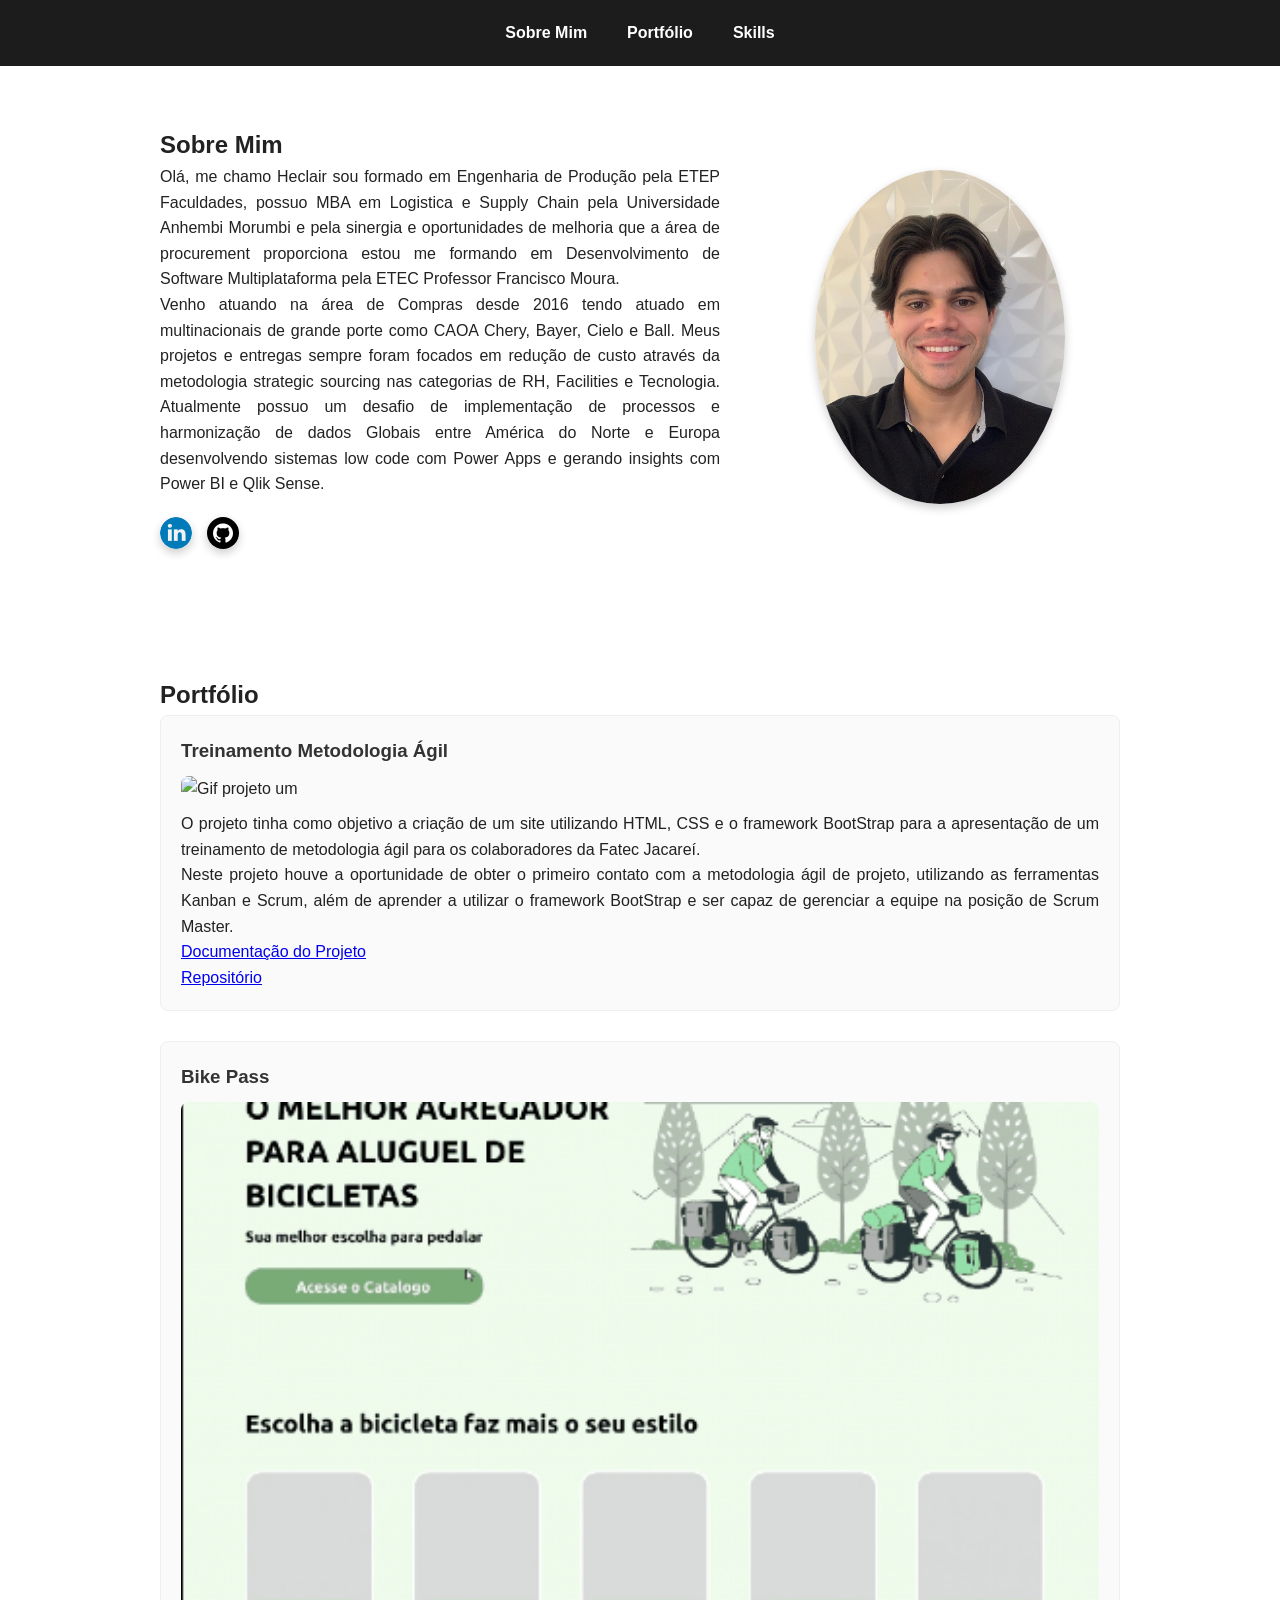
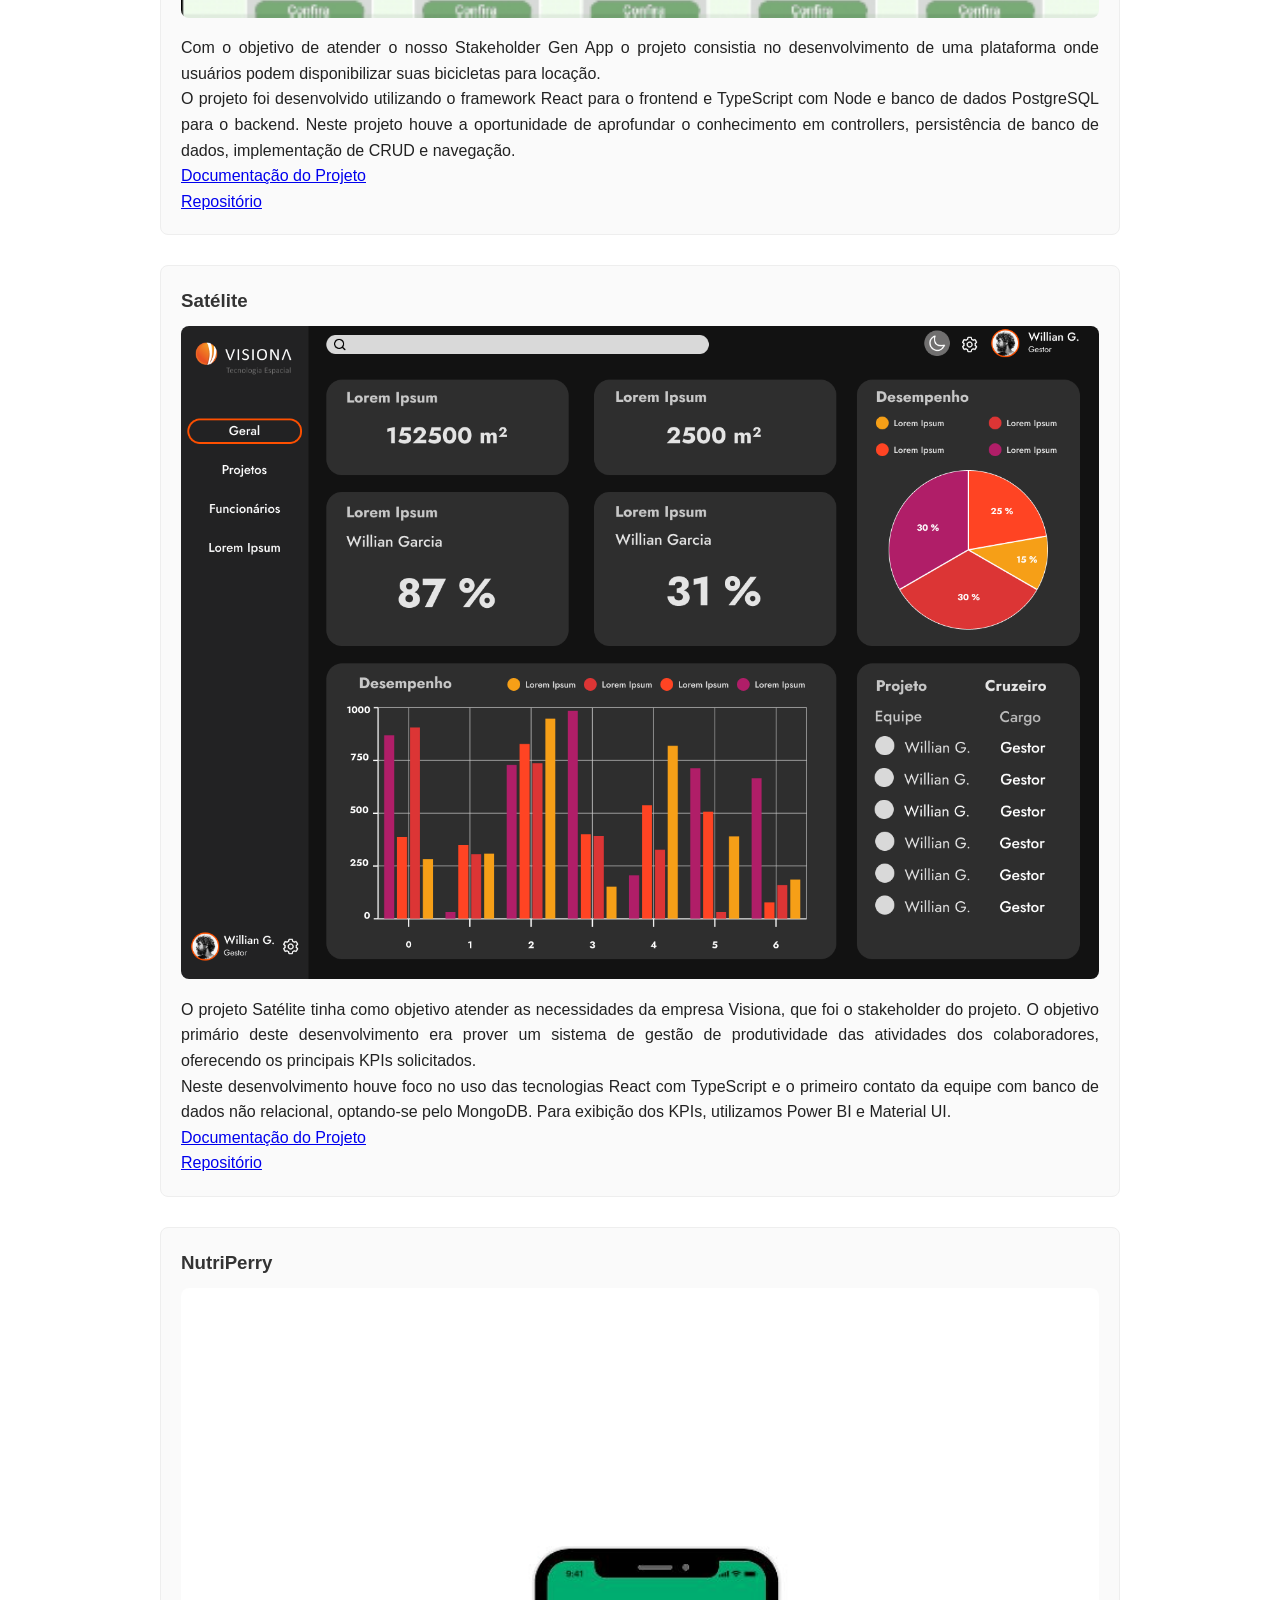
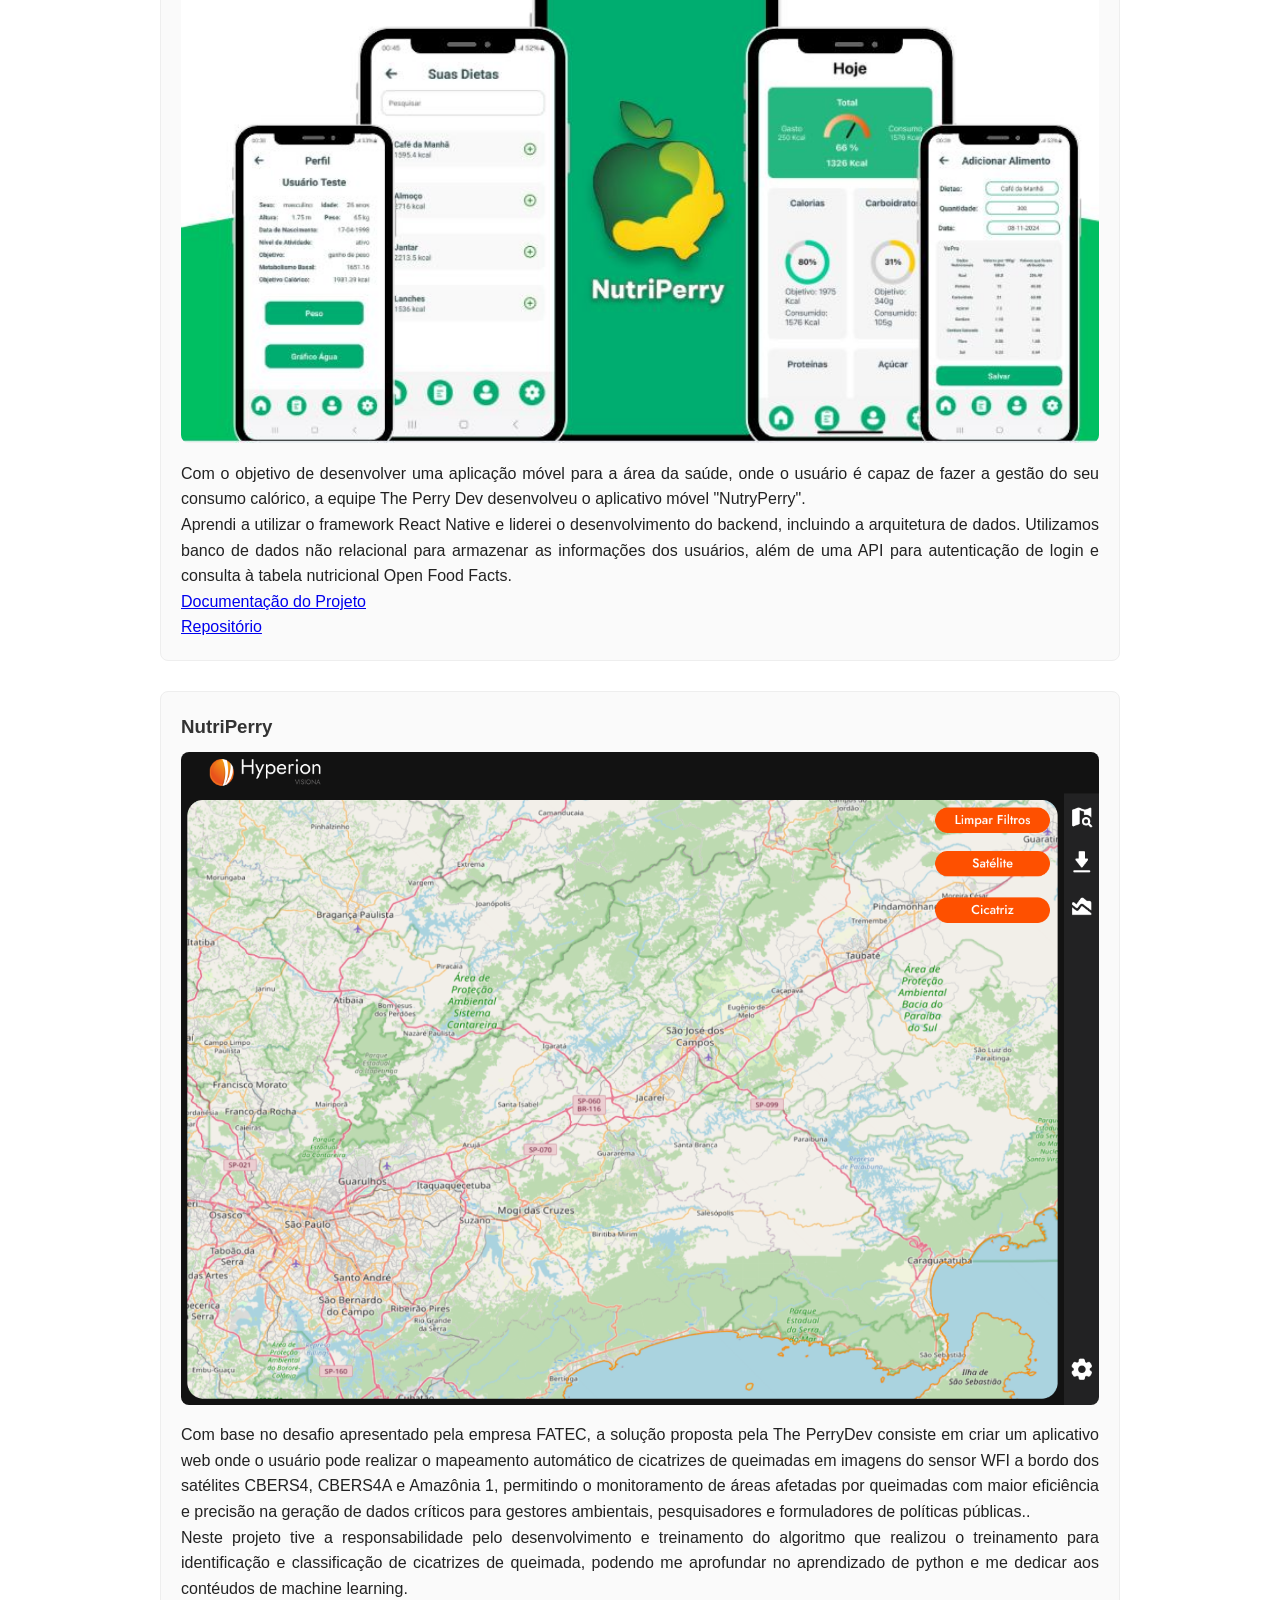
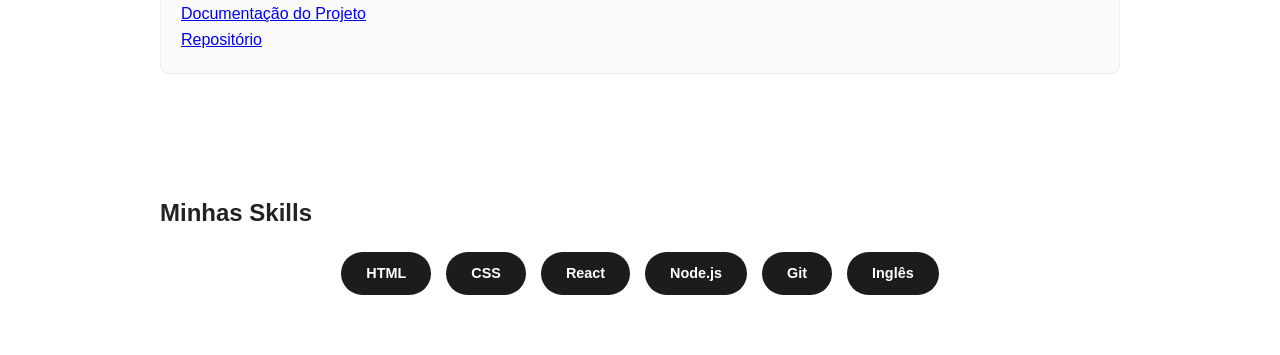
==== docs/index.html @ a4f192a5 "atualização novembro 28" ====
<!DOCTYPE html>
<html lang="pt-br">
  <head>
    <meta charset="UTF-8" />
    <meta name="viewport" content="width=device-width, initial-scale=1.0" />
    <title>Portfólio - Desenvolvedor Web</title>
    <link rel="stylesheet" href="src/styles/style.css" />
  </head>
  <body>
    <!-- Header -->
    <header>
      <nav>
        <ul>
          <li><a href="#sobre-mim">Sobre Mim</a></li>
          <li><a href="#portfolio">Portfólio</a></li>
          <li><a href="#skills">Skills</a></li>
        </ul>
      </nav>
    </header>

    <!-- Seção Sobre Mim -->
    <section id="sobre-mim" class="section">
      <div class="sobre-mim-content">
        <div class="texto">
          <h2>Sobre Mim</h2>
          <p>
            Olá, me chamo Heclair sou formado em Engenharia de Produção pela
            ETEP Faculdades, possuo MBA em Logistica e Supply Chain pela
            Universidade Anhembi Morumbi e pela sinergia e oportunidades de
            melhoria que a área de procurement proporciona estou me formando em
            Desenvolvimento de Software Multiplataforma pela ETEC Professor
            Francisco Moura.
          </p>

          <p>
            Venho atuando na área de Compras desde 2016 tendo atuado em
            multinacionais de grande porte como CAOA Chery, Bayer, Cielo e Ball.
            Meus projetos e entregas sempre foram focados em redução de custo
            através da metodologia strategic sourcing nas categorias de RH,
            Facilities e Tecnologia. Atualmente possuo um desafio de
            implementação de processos e harmonização de dados Globais entre
            América do Norte e Europa desenvolvendo sistemas low code com Power
            Apps e gerando insights com Power BI e Qlik Sense.
          </p>

          <div class="social-icons">
            <a href="https://www.linkedin.com/in/heclairsousa/" target="_blank">
              <img src="src/img/linkedin_home.png" alt="LinkedIn" />
            </a>
            <a href="https://github.com/heclair" target="_blank">
              <img src="src/img/github.png" alt="GitHub" />
            </a>
          </div>
        </div>
        <!-- Fim da div.texto -->

        <div class="foto">
          <img src="src/img/profile_pic.jpeg" alt="Foto do Desenvolvedor" />
        </div>
      </div>
    </section>

    <!-- Seção Portfólio -->
    <section id="portfolio" class="section">
      <h2>Portfólio</h2>

      <div class="portfolio-list">
        <div class="project-box">
          <h3>Treinamento Metodologia Ágil</h3>
          <img src="src/img/gif_projeto_1.gif" alt="Gif projeto um" />

          <p>
            O projeto tinha como objetivo a criação de um site utilizando HTML,
            CSS e o framework BootStrap para a apresentação de um treinamento de
            metodologia ágil para os colaboradores da Fatec Jacareí.
          </p>
          <p>
            Neste projeto houve a oportunidade de obter o primeiro contato com a
            metodologia ágil de projeto, utilizando as ferramentas Kanban e
            Scrum, além de aprender a utilizar o framework BootStrap e ser capaz
            de gerenciar a equipe na posição de Scrum Master.
          </p>
          <p>
            <a href="https://github.com/ThePerryDev/docs"
              >Documentação do Projeto</a
            >
          </p>
          <p><a href="https://github.com/ThePerryDev/Web">Repositório</a></p>
        </div>

        <div class="project-box">
          <h3>Bike Pass</h3>
          <img src="src/img/gif_figma_bike_pass.gif" alt="Gif projeto um" />

          <p>
            Com o objetivo de atender o nosso Stakeholder Gen App o projeto
            consistia no desenvolvimento de uma plataforma onde usuários podem
            disponibilizar suas bicicletas para locação.
          </p>
          <p>
            O projeto foi desenvolvido utilizando o framework React para o
            frontend e TypeScript com Node e banco de dados PostgreSQL para o
            backend. Neste projeto houve a oportunidade de aprofundar o
            conhecimento em controllers, persistência de banco de dados,
            implementação de CRUD e navegação.
          </p>
          <p>
            <a href="https://github.com/ThePerryDev/bikepass-documentation"
              >Documentação do Projeto</a
            >
          </p>
          <p>
            <a href="https://github.com/ThePerryDev/bikepass">Repositório</a>
          </p>
        </div>

        <div class="project-box">
          <h3>Satélite</h3>
          <img src="src/img/visionaDashboard.png" alt="Dashboard Visiona" />

          <p>
            O projeto Satélite tinha como objetivo atender as necessidades da
            empresa Visiona, que foi o stakeholder do projeto. O objetivo
            primário deste desenvolvimento era prover um sistema de gestão de
            produtividade das atividades dos colaboradores, oferecendo os
            principais KPIs solicitados.
          </p>
          <p>
            Neste desenvolvimento houve foco no uso das tecnologias React com
            TypeScript e o primeiro contato da equipe com banco de dados não
            relacional, optando-se pelo MongoDB. Para exibição dos KPIs,
            utilizamos Power BI e Material UI.
          </p>
          <p>
            <a href="https://github.com/ThePerryDev/visiona-documentation"
              >Documentação do Projeto</a
            >
          </p>
          <p>
            <a href="https://github.com/ThePerryDev/satelite">Repositório</a>
          </p>
        </div>

        <div class="project-box">
          <h3>NutriPerry</h3>
          <img src="src/img/nutryperry.JPG" alt="NutriPerry App" />

          <p>
            Com o objetivo de desenvolver uma aplicação móvel para a área da
            saúde, onde o usuário é capaz de fazer a gestão do seu consumo
            calórico, a equipe The Perry Dev desenvolveu o aplicativo móvel
            "NutryPerry".
          </p>
          <p>
            Aprendi a utilizar o framework React Native e liderei o
            desenvolvimento do backend, incluindo a arquitetura de dados.
            Utilizamos banco de dados não relacional para armazenar as
            informações dos usuários, além de uma API para autenticação de login
            e consulta à tabela nutricional Open Food Facts.
          </p>
          <p>
            <a href="https://github.com/ThePerryDev/NutriPerry"
              >Documentação do Projeto</a
            >
          </p>
          <p>
            <a href="https://github.com/ThePerryDev/NutriPerry">Repositório</a>
          </p>
        </div>

        <div class="project-box">
          <h3>NutriPerry</h3>
          <img src="src/img/hyperionVisiona.jpg" alt="Hyperion App" />

          <p>
            Com base no desafio apresentado pela empresa FATEC, a solução
            proposta pela The PerryDev consiste em criar um aplicativo web onde
            o usuário pode realizar o mapeamento automático de cicatrizes de
            queimadas em imagens do sensor WFI a bordo dos satélites CBERS4,
            CBERS4A e Amazônia 1, permitindo o monitoramento de áreas afetadas
            por queimadas com maior eficiência e precisão na geração de dados
            críticos para gestores ambientais, pesquisadores e formuladores de
            políticas públicas..
          </p>
          <p>
            Neste projeto tive a responsabilidade pelo desenvolvimento e
            treinamento do algoritmo que realizou o treinamento para
            identificação e classificação de cicatrizes de queimada, podendo me
            aprofundar no aprendizado de python e me dedicar aos contéudos de
            machine learning.
          </p>
          <p>
            <a href="https://github.com/ThePerryDev/Hyperion-project"
              >Documentação do Projeto</a
            >
          </p>
          <p>
            <a href="https://github.com/ThePerryDev/Hyperion-project"
              >Repositório</a
            >
          </p>
        </div>
      </div>
    </section>

    <!-- Seção Skills -->
    <section id="skills" class="section">
      <h2>Minhas Skills</h2>
      <div class="skills-list">
        <div class="skill">HTML</div>
        <div class="skill">CSS</div>
        <div class="skill">React</div>
        <div class="skill">Node.js</div>
        <div class="skill">Git</div>
        <div class="skill">Inglês</div>
      </div>
    </section>
  </body>
</html>
---- docs/src/styles/style.css ----
/* Reset */
* {
    margin: 0;
    padding: 0;
    box-sizing: border-box;
}

/* Corpo */
body {
    font-family: 'Segoe UI', Tahoma, Geneva, Verdana, sans-serif;
    background-color: #fff;
    color: #222;
    line-height: 1.6;
}

/* Justificar textos principais */
p,
.section,
.project-box {
    text-align: justify;
}

/* Cabeçalho */
header {
    background-color: #1c1c1c;
    color: #fff;
    padding: 20px 0;
    text-align: center;
}

header nav ul {
    list-style: none;
    display: flex;
    justify-content: center;
    gap: 40px;
}

header nav ul li a {
    color: #fff;
    text-decoration: none;
    font-weight: bold;
    font-size: 1rem;
    transition: color 0.3s;
}

header nav ul li a:hover {
    color: #f0a500;
}

/* Seções */
.section {
    padding: 60px 20px;
    max-width: 1000px;
    margin: auto;
}

/* Sobre Mim */
.sobre-mim-content {
    display: flex;
    flex-wrap: wrap;
    align-items: center;
    justify-content: space-between;
    gap: 40px;
}

.sobre-mim-content .texto {
    flex: 1 1 500px;
}

.sobre-mim-content .foto {
    flex: 1 1 300px;
    text-align: center;
}

.sobre-mim-content img {
    width: 250px;
    border-radius: 50%;
    box-shadow: 0 4px 10px rgba(0,0,0,0.2);
}

/* Portfólio */
.portfolio-grid,
.portfolio-list {
    display: flex;
    flex-direction: column;
    gap: 30px;
}

.project-box {
    background-color: #fafafa;
    border: 1px solid #eee;
    padding: 20px;
    border-radius: 8px;
    transition: box-shadow 0.3s;
}

.project-box:hover {
    box-shadow: 0 8px 16px rgba(0,0,0,0.1);
}

.project-box h3 {
    color: #333;
    margin-bottom: 10px;
    text-align: left;
}

.project-box img {
    width: 100%;
    height: auto;
    border-radius: 8px;
    margin-bottom: 10px;
}

/* Skills */
.skills-list {
    display: flex;
    flex-wrap: wrap;
    justify-content: center;
    gap: 15px;
    margin-top: 20px;
}

.skill {
    background-color: #1c1c1c;
    color: #fff;
    padding: 10px 25px;
    border-radius: 25px;
    font-size: 0.9rem;
    font-weight: 600;
    text-align: center;
}

/* Responsividade */
@media (max-width: 768px) {
    .sobre-mim-content {
        flex-direction: column;
    }

    .sobre-mim-content .texto {
        text-align: justify;
    }
}

.social-icons img {
    width: 32px;
    height: auto;
    object-fit: contain;
}
.social-icons {
    margin-top: 20px;
    display: flex;
    gap: 15px;
}
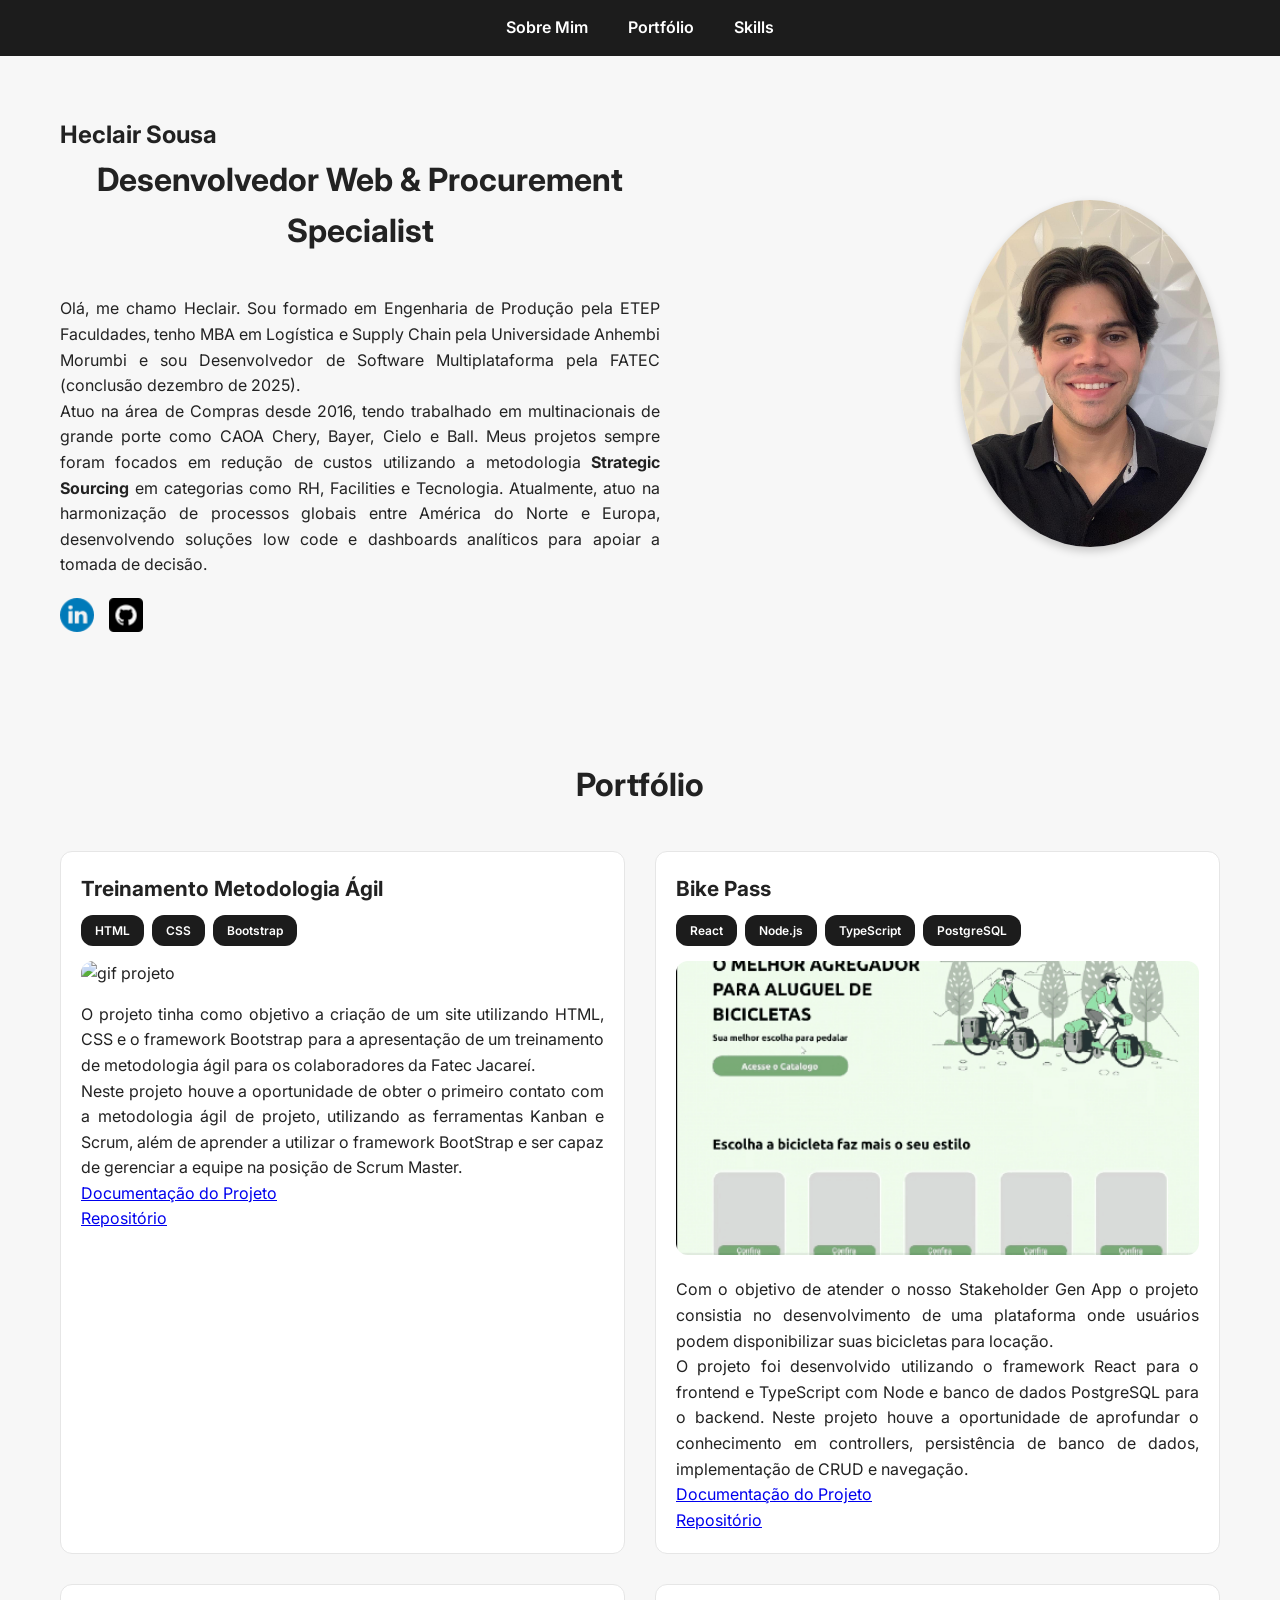
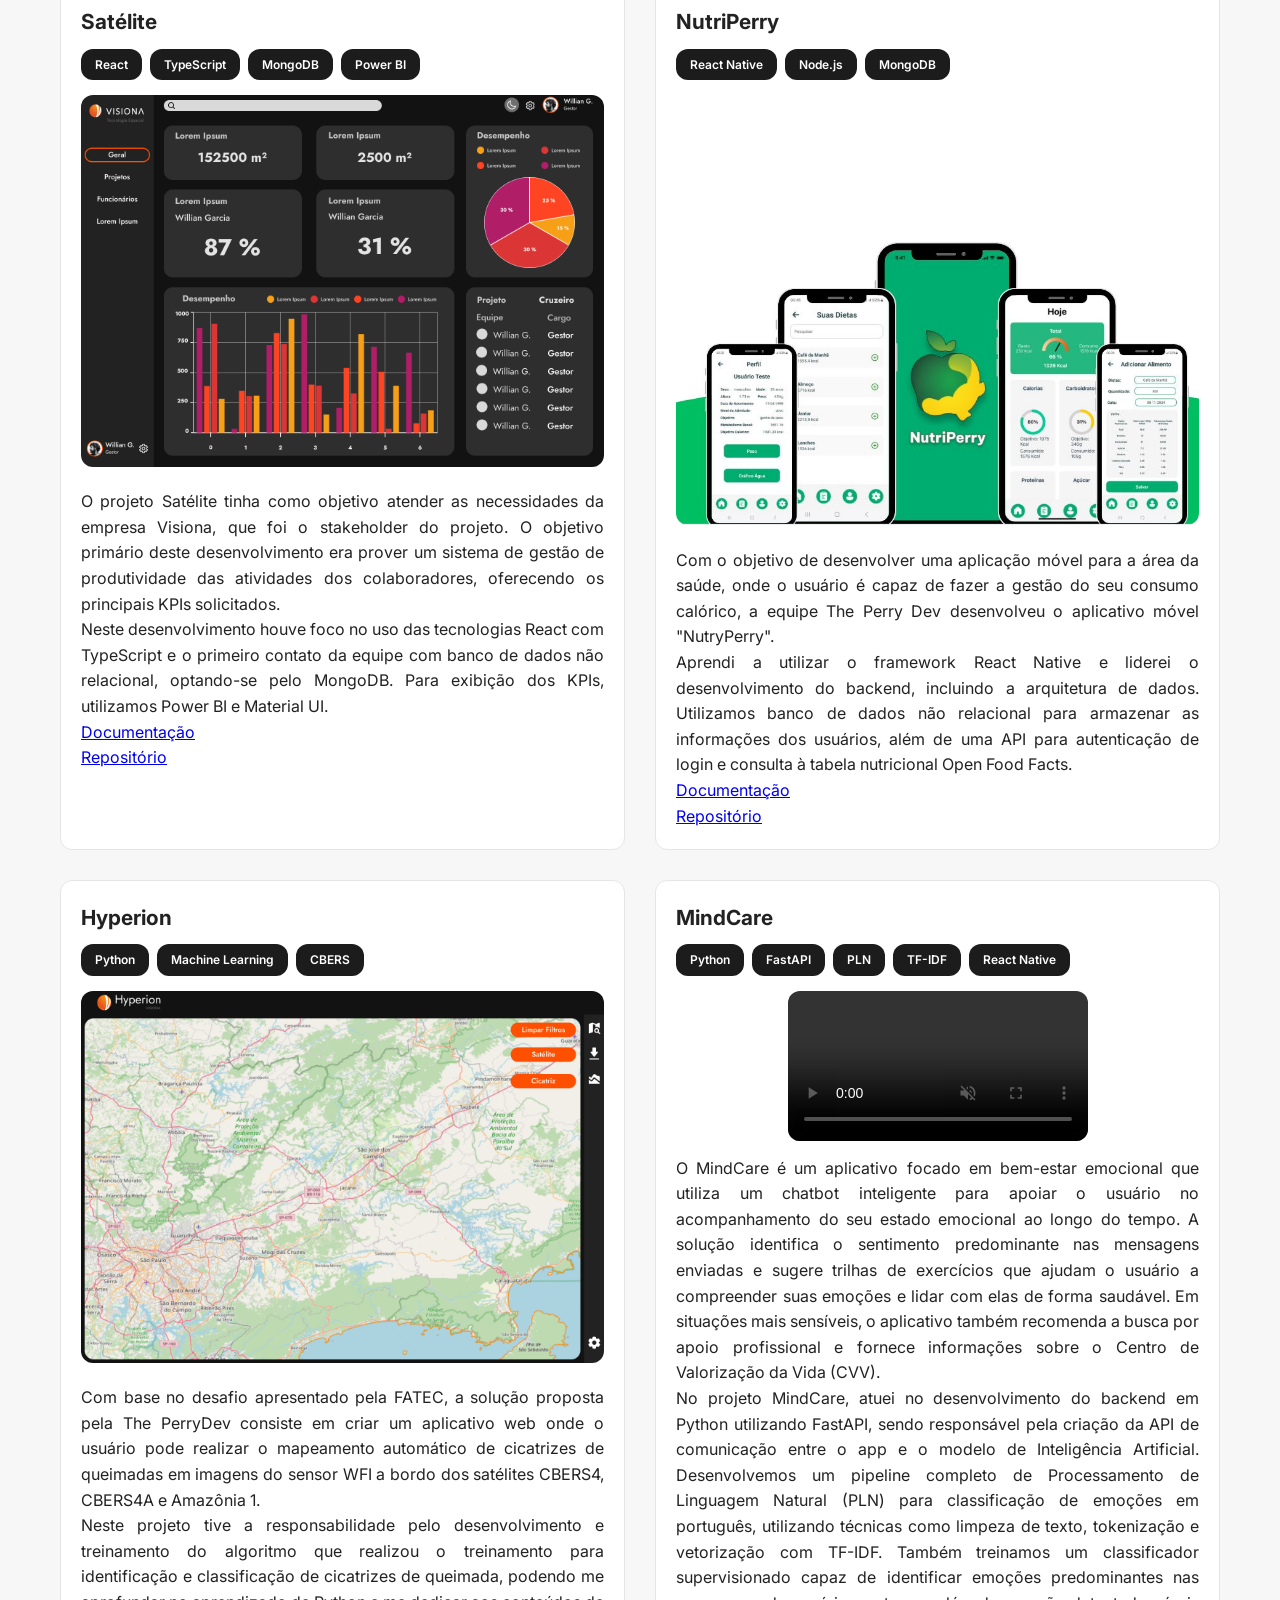
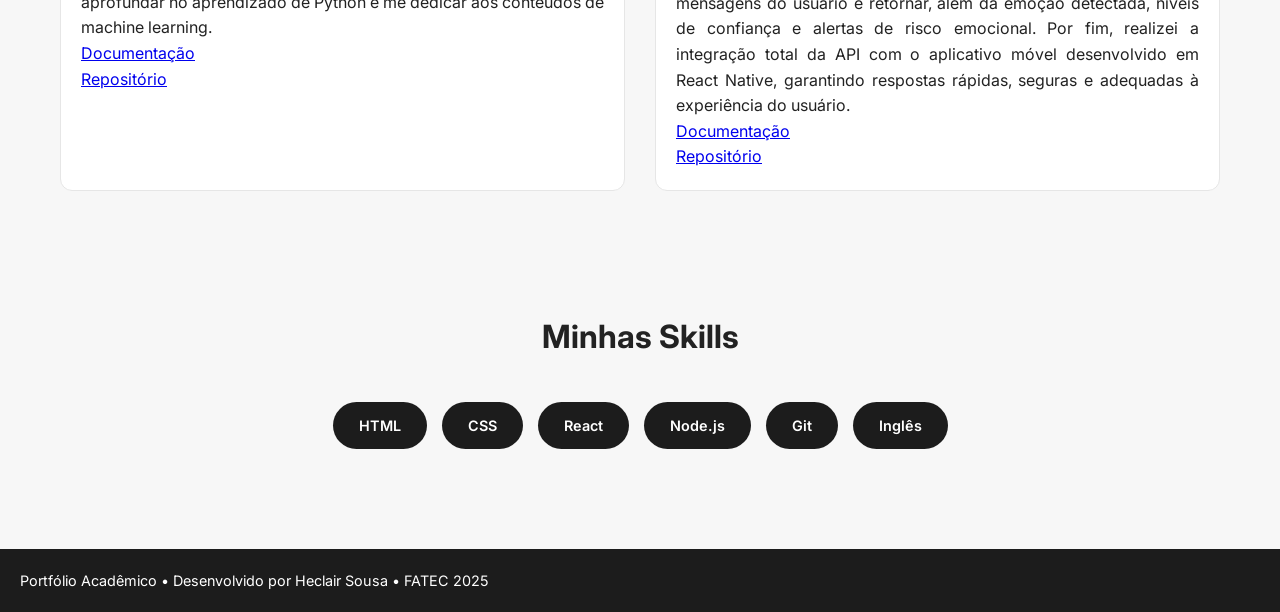
==== commit 91896bca: "atualização novembro 28" ====
--- a/docs/index.html
+++ b/docs/index.html
@@ -3,13 +3,21 @@
   <head>
     <meta charset="UTF-8" />
     <meta name="viewport" content="width=device-width, initial-scale=1.0" />
-    <title>Portfólio - Desenvolvedor Web</title>
+    <title>Portfólio - Heclair Sousa</title>
+
+    <!-- Google Fonts -->
+    <link
+      href="https://fonts.googleapis.com/css2?family=Inter:wght@300;500;700&display=swap"
+      rel="stylesheet"
+    />
+
     <link rel="stylesheet" href="src/styles/style.css" />
   </head>
+
   <body>
     <!-- Header -->
     <header>
-      <nav>
+      <nav aria-label="Navegação principal">
         <ul>
           <li><a href="#sobre-mim">Sobre Mim</a></li>
           <li><a href="#portfolio">Portfólio</a></li>
@@ -18,202 +26,287 @@
       </nav>
     </header>
 
-    <!-- Seção Sobre Mim -->
-    <section id="sobre-mim" class="section">
-      <div class="sobre-mim-content">
-        <div class="texto">
-          <h2>Sobre Mim</h2>
+    <main>
+      <!-- Seção Sobre Mim -->
+      <section id="sobre-mim" class="section">
+        <div class="sobre-mim-content">
+          <div class="texto">
+            <h1>Heclair Sousa</h1>
+            <h2>Desenvolvedor Web & Procurement Specialist</h2>
+
           <p>
-            Olá, me chamo Heclair sou formado em Engenharia de Produção pela
-            ETEP Faculdades, possuo MBA em Logistica e Supply Chain pela
-            Universidade Anhembi Morumbi e pela sinergia e oportunidades de
-            melhoria que a área de procurement proporciona estou me formando em
-            Desenvolvimento de Software Multiplataforma pela ETEC Professor
-            Francisco Moura.
+            Olá, me chamo Heclair. Sou formado em Engenharia de Produção pela ETEP 
+            Faculdades, tenho MBA em Logística e Supply Chain pela Universidade Anhembi 
+            Morumbi e sou Desenvolvedor de Software Multiplataforma pela FATEC 
+            (conclusão dezembro de 2025).
           </p>
 
           <p>
-            Venho atuando na área de Compras desde 2016 tendo atuado em
-            multinacionais de grande porte como CAOA Chery, Bayer, Cielo e Ball.
-            Meus projetos e entregas sempre foram focados em redução de custo
-            através da metodologia strategic sourcing nas categorias de RH,
-            Facilities e Tecnologia. Atualmente possuo um desafio de
-            implementação de processos e harmonização de dados Globais entre
-            América do Norte e Europa desenvolvendo sistemas low code com Power
-            Apps e gerando insights com Power BI e Qlik Sense.
+            Atuo na área de Compras desde 2016, tendo trabalhado em multinacionais de 
+            grande porte como CAOA Chery, Bayer, Cielo e Ball. Meus projetos sempre foram 
+            focados em redução de custos utilizando a metodologia 
+            <strong>Strategic Sourcing</strong> em categorias como RH, Facilities e 
+            Tecnologia. Atualmente, atuo na harmonização de processos globais entre 
+            América do Norte e Europa, desenvolvendo soluções low code e dashboards 
+            analíticos para apoiar a tomada de decisão.
           </p>
 
-          <div class="social-icons">
-            <a href="https://www.linkedin.com/in/heclairsousa/" target="_blank">
-              <img src="src/img/linkedin_home.png" alt="LinkedIn" />
-            </a>
-            <a href="https://github.com/heclair" target="_blank">
-              <img src="src/img/github.png" alt="GitHub" />
-            </a>
+
+            <div class="social-icons">
+              <a href="https://www.linkedin.com/in/heclairsousa/" target="_blank">
+                <img src="src/img/linkedin_home.png" alt="LinkedIn" />
+              </a>
+              <a href="https://github.com/heclair" target="_blank">
+                <img src="src/img/github.png" alt="GitHub" />
+              </a>
+            </div>
+          </div>
+
+          <div class="foto">
+            <img src="src/img/profile_pic.jpeg" alt="Foto de perfil" />
           </div>
         </div>
-        <!-- Fim da div.texto -->
-
-        <div class="foto">
-          <img src="src/img/profile_pic.jpeg" alt="Foto do Desenvolvedor" />
+      </section>
+
+      <!-- Seção Portfólio -->
+      <section id="portfolio" class="section">
+        <h2>Portfólio</h2>
+
+        <div class="portfolio-list">
+
+          <!-- PROJETO 1 -->
+          <div class="project-box">
+            <h3>Treinamento Metodologia Ágil</h3>
+
+            <div class="tech-tags">
+              <span class="tech-tag">HTML</span>
+              <span class="tech-tag">CSS</span>
+              <span class="tech-tag">Bootstrap</span>
+            </div>
+
+            <img src="src/img/gif_projeto_1.gif" alt="gif projeto" />
+
+            <p>
+              O projeto tinha como objetivo a criação de um site utilizando HTML,
+              CSS e o framework Bootstrap para a apresentação de um treinamento de
+              metodologia ágil para os colaboradores da Fatec Jacareí.
+            </p>
+            <p>
+              Neste projeto houve a oportunidade de obter o primeiro contato com a
+              metodologia ágil de projeto, utilizando as ferramentas Kanban e
+              Scrum, além de aprender a utilizar o framework BootStrap e ser capaz
+              de gerenciar a equipe na posição de Scrum Master.
+            </p>
+
+            <p>
+              <a href="https://github.com/ThePerryDev/docs" target="_blank">Documentação do Projeto</a>
+            </p>
+            <p>
+              <a href="https://github.com/ThePerryDev/Web" target="_blank">Repositório</a>
+            </p>
+          </div>
+
+          <!-- PROJETO 2 -->
+          <div class="project-box">
+            <h3>Bike Pass</h3>
+
+            <div class="tech-tags">
+              <span class="tech-tag">React</span>
+              <span class="tech-tag">Node.js</span>
+              <span class="tech-tag">TypeScript</span>
+              <span class="tech-tag">PostgreSQL</span>
+            </div>
+
+            <img src="src/img/gif_figma_bike_pass.gif" alt="gif bike pass" />
+
+            <p>
+              Com o objetivo de atender o nosso Stakeholder Gen App o projeto
+              consistia no desenvolvimento de uma plataforma onde usuários podem
+              disponibilizar suas bicicletas para locação.
+            </p>
+            <p>
+              O projeto foi desenvolvido utilizando o framework React para o
+              frontend e TypeScript com Node e banco de dados PostgreSQL para o
+              backend. Neste projeto houve a oportunidade de aprofundar o
+              conhecimento em controllers, persistência de banco de dados,
+              implementação de CRUD e navegação.
+            </p>
+
+            <p>
+              <a href="https://github.com/ThePerryDev/bikepass-documentation">
+                Documentação do Projeto
+              </a>
+            </p>
+            <p>
+              <a href="https://github.com/ThePerryDev/bikepass">Repositório</a>
+            </p>
+          </div>
+
+          <!-- PROJETO 3 -->
+          <div class="project-box">
+            <h3>Satélite</h3>
+
+            <div class="tech-tags">
+              <span class="tech-tag">React</span>
+              <span class="tech-tag">TypeScript</span>
+              <span class="tech-tag">MongoDB</span>
+              <span class="tech-tag">Power BI</span>
+            </div>
+
+            <img src="src/img/visionaDashboard.png" alt="dashboard" />
+
+            <p>
+              O projeto Satélite tinha como objetivo atender as necessidades da
+              empresa Visiona, que foi o stakeholder do projeto. O objetivo
+              primário deste desenvolvimento era prover um sistema de gestão de
+              produtividade das atividades dos colaboradores, oferecendo os
+              principais KPIs solicitados.
+            </p>
+            <p>
+              Neste desenvolvimento houve foco no uso das tecnologias React com
+              TypeScript e o primeiro contato da equipe com banco de dados não
+              relacional, optando-se pelo MongoDB. Para exibição dos KPIs,
+              utilizamos Power BI e Material UI.
+            </p>
+
+            <p><a href="https://github.com/ThePerryDev/visiona-documentation">Documentação</a></p>
+            <p><a href="https://github.com/ThePerryDev/satelite">Repositório</a></p>
+          </div>
+
+          <!-- PROJETO 4 -->
+          <div class="project-box">
+            <h3>NutriPerry</h3>
+
+            <div class="tech-tags">
+              <span class="tech-tag">React Native</span>
+              <span class="tech-tag">Node.js</span>
+              <span class="tech-tag">MongoDB</span>
+            </div>
+
+            <img src="src/img/nutryperry.JPG" alt="nutri perry" />
+
+            <p>
+              Com o objetivo de desenvolver uma aplicação móvel para a área da
+              saúde, onde o usuário é capaz de fazer a gestão do seu consumo
+              calórico, a equipe The Perry Dev desenvolveu o aplicativo móvel
+              "NutryPerry".
+            </p>
+            <p>
+              Aprendi a utilizar o framework React Native e liderei o
+              desenvolvimento do backend, incluindo a arquitetura de dados.
+              Utilizamos banco de dados não relacional para armazenar as
+              informações dos usuários, além de uma API para autenticação de login
+              e consulta à tabela nutricional Open Food Facts.
+            </p>
+
+            <p><a href="https://github.com/ThePerryDev/NutriPerry">Documentação</a></p>
+            <p><a href="https://github.com/ThePerryDev/NutriPerry">Repositório</a></p>
+          </div>
+
+          <!-- PROJETO 5 -->
+          <div class="project-box">
+            <h3>Hyperion</h3>
+
+            <div class="tech-tags">
+              <span class="tech-tag">Python</span>
+              <span class="tech-tag">Machine Learning</span>
+              <span class="tech-tag">CBERS</span>
+            </div>
+
+            <img src="src/img/hyperionVisiona.jpg" alt="hyperion" />
+
+            <p>
+              Com base no desafio apresentado pela FATEC, a solução proposta pela
+              The PerryDev consiste em criar um aplicativo web onde o usuário pode
+              realizar o mapeamento automático de cicatrizes de queimadas em
+              imagens do sensor WFI a bordo dos satélites CBERS4, CBERS4A e
+              Amazônia 1.
+            </p>
+            <p>
+              Neste projeto tive a responsabilidade pelo desenvolvimento e
+              treinamento do algoritmo que realizou o treinamento para
+              identificação e classificação de cicatrizes de queimada, podendo me
+              aprofundar no aprendizado de Python e me dedicar aos conteúdos de
+              machine learning.
+            </p>
+
+            <p><a href="https://github.com/ThePerryDev/Hyperion-project">Documentação</a></p>
+            <p><a href="https://github.com/ThePerryDev/Hyperion-project">Repositório</a></p>
+          </div>
+
+          <!-- PROJETO 6 -->
+          <div class="project-box">
+            <h3>MindCare</h3>
+
+            <div class="tech-tags">
+              <span class="tech-tag">Python</span>
+              <span class="tech-tag">FastAPI</span>
+              <span class="tech-tag">PLN</span>
+              <span class="tech-tag">TF-IDF</span>
+              <span class="tech-tag">React Native</span>
+            </div>
+
+            <video
+              controls
+              autoplay
+              muted
+              loop
+              playsinline
+              preload="metadata"
+              class="mindcare-video"
+            >
+              <source src="src/img/mindcare.mp4" type="video/mp4" />
+            </video>
+
+            <p>
+              O MindCare é um aplicativo focado em bem-estar emocional que utiliza
+              um chatbot inteligente para apoiar o usuário no acompanhamento do
+              seu estado emocional ao longo do tempo.
+              A solução identifica o sentimento predominante
+              nas mensagens enviadas e sugere trilhas de exercícios que ajudam o usuário a
+              compreender suas emoções e lidar com elas de forma saudável. Em situações
+              mais sensíveis, o aplicativo também recomenda a busca por apoio profissional
+              e fornece informações sobre o Centro de Valorização da Vida (CVV).
+            </p>
+
+            <p>
+              No projeto MindCare, atuei no desenvolvimento do backend em Python utilizando
+              FastAPI, sendo responsável pela criação da API de comunicação entre o app e o
+              modelo de Inteligência Artificial. Desenvolvemos um pipeline completo de
+              Processamento de Linguagem Natural (PLN) para classificação de emoções em
+              português, utilizando técnicas como limpeza de texto, tokenização e vetorização
+              com TF-IDF. Também treinamos um classificador supervisionado capaz de
+              identificar emoções predominantes nas mensagens do usuário e retornar, além da
+              emoção detectada, níveis de confiança e alertas de risco emocional. Por fim,
+              realizei a integração total da API com o aplicativo móvel desenvolvido em React
+              Native, garantindo respostas rápidas, seguras e adequadas à experiência do
+              usuário.
+            </p>
+
+            <p><a href="https://github.com/ThePerryDev/MindCare">Documentação</a></p>
+            <p><a href="https://github.com/ThePerryDev/MindCare">Repositório</a></p>
+          </div>
+
         </div>
-      </div>
-    </section>
-
-    <!-- Seção Portfólio -->
-    <section id="portfolio" class="section">
-      <h2>Portfólio</h2>
-
-      <div class="portfolio-list">
-        <div class="project-box">
-          <h3>Treinamento Metodologia Ágil</h3>
-          <img src="src/img/gif_projeto_1.gif" alt="Gif projeto um" />
-
-          <p>
-            O projeto tinha como objetivo a criação de um site utilizando HTML,
-            CSS e o framework BootStrap para a apresentação de um treinamento de
-            metodologia ágil para os colaboradores da Fatec Jacareí.
-          </p>
-          <p>
-            Neste projeto houve a oportunidade de obter o primeiro contato com a
-            metodologia ágil de projeto, utilizando as ferramentas Kanban e
-            Scrum, além de aprender a utilizar o framework BootStrap e ser capaz
-            de gerenciar a equipe na posição de Scrum Master.
-          </p>
-          <p>
-            <a href="https://github.com/ThePerryDev/docs"
-              >Documentação do Projeto</a
-            >
-          </p>
-          <p><a href="https://github.com/ThePerryDev/Web">Repositório</a></p>
+      </section>
+
+      <!-- Skills -->
+      <section id="skills" class="section">
+        <h2>Minhas Skills</h2>
+
+        <div class="skills-list">
+          <div class="skill">HTML</div>
+          <div class="skill">CSS</div>
+          <div class="skill">React</div>
+          <div class="skill">Node.js</div>
+          <div class="skill">Git</div>
+          <div class="skill">Inglês</div>
         </div>
-
-        <div class="project-box">
-          <h3>Bike Pass</h3>
-          <img src="src/img/gif_figma_bike_pass.gif" alt="Gif projeto um" />
-
-          <p>
-            Com o objetivo de atender o nosso Stakeholder Gen App o projeto
-            consistia no desenvolvimento de uma plataforma onde usuários podem
-            disponibilizar suas bicicletas para locação.
-          </p>
-          <p>
-            O projeto foi desenvolvido utilizando o framework React para o
-            frontend e TypeScript com Node e banco de dados PostgreSQL para o
-            backend. Neste projeto houve a oportunidade de aprofundar o
-            conhecimento em controllers, persistência de banco de dados,
-            implementação de CRUD e navegação.
-          </p>
-          <p>
-            <a href="https://github.com/ThePerryDev/bikepass-documentation"
-              >Documentação do Projeto</a
-            >
-          </p>
-          <p>
-            <a href="https://github.com/ThePerryDev/bikepass">Repositório</a>
-          </p>
-        </div>
-
-        <div class="project-box">
-          <h3>Satélite</h3>
-          <img src="src/img/visionaDashboard.png" alt="Dashboard Visiona" />
-
-          <p>
-            O projeto Satélite tinha como objetivo atender as necessidades da
-            empresa Visiona, que foi o stakeholder do projeto. O objetivo
-            primário deste desenvolvimento era prover um sistema de gestão de
-            produtividade das atividades dos colaboradores, oferecendo os
-            principais KPIs solicitados.
-          </p>
-          <p>
-            Neste desenvolvimento houve foco no uso das tecnologias React com
-            TypeScript e o primeiro contato da equipe com banco de dados não
-            relacional, optando-se pelo MongoDB. Para exibição dos KPIs,
-            utilizamos Power BI e Material UI.
-          </p>
-          <p>
-            <a href="https://github.com/ThePerryDev/visiona-documentation"
-              >Documentação do Projeto</a
-            >
-          </p>
-          <p>
-            <a href="https://github.com/ThePerryDev/satelite">Repositório</a>
-          </p>
-        </div>
-
-        <div class="project-box">
-          <h3>NutriPerry</h3>
-          <img src="src/img/nutryperry.JPG" alt="NutriPerry App" />
-
-          <p>
-            Com o objetivo de desenvolver uma aplicação móvel para a área da
-            saúde, onde o usuário é capaz de fazer a gestão do seu consumo
-            calórico, a equipe The Perry Dev desenvolveu o aplicativo móvel
-            "NutryPerry".
-          </p>
-          <p>
-            Aprendi a utilizar o framework React Native e liderei o
-            desenvolvimento do backend, incluindo a arquitetura de dados.
-            Utilizamos banco de dados não relacional para armazenar as
-            informações dos usuários, além de uma API para autenticação de login
-            e consulta à tabela nutricional Open Food Facts.
-          </p>
-          <p>
-            <a href="https://github.com/ThePerryDev/NutriPerry"
-              >Documentação do Projeto</a
-            >
-          </p>
-          <p>
-            <a href="https://github.com/ThePerryDev/NutriPerry">Repositório</a>
-          </p>
-        </div>
-
-        <div class="project-box">
-          <h3>NutriPerry</h3>
-          <img src="src/img/hyperionVisiona.jpg" alt="Hyperion App" />
-
-          <p>
-            Com base no desafio apresentado pela empresa FATEC, a solução
-            proposta pela The PerryDev consiste em criar um aplicativo web onde
-            o usuário pode realizar o mapeamento automático de cicatrizes de
-            queimadas em imagens do sensor WFI a bordo dos satélites CBERS4,
-            CBERS4A e Amazônia 1, permitindo o monitoramento de áreas afetadas
-            por queimadas com maior eficiência e precisão na geração de dados
-            críticos para gestores ambientais, pesquisadores e formuladores de
-            políticas públicas..
-          </p>
-          <p>
-            Neste projeto tive a responsabilidade pelo desenvolvimento e
-            treinamento do algoritmo que realizou o treinamento para
-            identificação e classificação de cicatrizes de queimada, podendo me
-            aprofundar no aprendizado de python e me dedicar aos contéudos de
-            machine learning.
-          </p>
-          <p>
-            <a href="https://github.com/ThePerryDev/Hyperion-project"
-              >Documentação do Projeto</a
-            >
-          </p>
-          <p>
-            <a href="https://github.com/ThePerryDev/Hyperion-project"
-              >Repositório</a
-            >
-          </p>
-        </div>
-      </div>
-    </section>
-
-    <!-- Seção Skills -->
-    <section id="skills" class="section">
-      <h2>Minhas Skills</h2>
-      <div class="skills-list">
-        <div class="skill">HTML</div>
-        <div class="skill">CSS</div>
-        <div class="skill">React</div>
-        <div class="skill">Node.js</div>
-        <div class="skill">Git</div>
-        <div class="skill">Inglês</div>
-      </div>
-    </section>
+      </section>
+    </main>
+
+    <footer>
+      <p>Portfólio Acadêmico • Desenvolvido por Heclair Sousa • FATEC 2025</p>
+    </footer>
   </body>
 </html>
--- a/docs/src/styles/style.css
+++ b/docs/src/styles/style.css
@@ -1,153 +1,202 @@
 /* Reset */
 * {
-    margin: 0;
-    padding: 0;
-    box-sizing: border-box;
-}
-
-/* Corpo */
+  margin: 0;
+  padding: 0;
+  box-sizing: border-box;
+}
+
+/* Fonte global */
 body {
-    font-family: 'Segoe UI', Tahoma, Geneva, Verdana, sans-serif;
-    background-color: #fff;
-    color: #222;
-    line-height: 1.6;
-}
-
-/* Justificar textos principais */
+  font-family: "Inter", sans-serif;
+  background-color: #f7f7f7;
+  color: #222;
+  line-height: 1.6;
+}
+
+/* Justificar todos os textos */
 p,
-.section,
-.project-box {
-    text-align: justify;
-}
-
-/* Cabeçalho */
+.project-box p,
+.section p,
+.sobre-mim-content p {
+  text-align: justify;
+}
+
+
+/* Scroll suave */
+html {
+  scroll-behavior: smooth;
+}
+
+/* Header */
 header {
-    background-color: #1c1c1c;
-    color: #fff;
-    padding: 20px 0;
-    text-align: center;
+  background-color: #1c1c1c;
+  color: #fff;
+  padding: 15px 0;
+  position: sticky;
+  top: 0;
+  z-index: 100;
 }
 
 header nav ul {
-    list-style: none;
-    display: flex;
-    justify-content: center;
-    gap: 40px;
+  list-style: none;
+  display: flex;
+  justify-content: center;
+  gap: 40px;
 }
 
 header nav ul li a {
-    color: #fff;
-    text-decoration: none;
-    font-weight: bold;
-    font-size: 1rem;
-    transition: color 0.3s;
+  color: #fff;
+  text-decoration: none;
+  font-weight: 600;
+  font-size: 1rem;
+  transition: color 0.3s;
 }
 
 header nav ul li a:hover {
-    color: #f0a500;
+  color: #f0a500;
 }
 
 /* Seções */
 .section {
-    padding: 60px 20px;
-    max-width: 1000px;
-    margin: auto;
+  padding: 60px 20px;
+  max-width: 1200px;
+  margin: auto;
+}
+
+.section h2 {
+  text-align: center;
+  margin-bottom: 40px;
+  font-size: 2rem;
 }
 
 /* Sobre Mim */
 .sobre-mim-content {
-    display: flex;
-    flex-wrap: wrap;
-    align-items: center;
-    justify-content: space-between;
-    gap: 40px;
+  display: flex;
+  flex-wrap: wrap;
+  align-items: center;
+  justify-content: space-between;
+  gap: 40px;
 }
 
 .sobre-mim-content .texto {
-    flex: 1 1 500px;
-}
-
-.sobre-mim-content .foto {
-    flex: 1 1 300px;
-    text-align: center;
-}
-
-.sobre-mim-content img {
-    width: 250px;
-    border-radius: 50%;
-    box-shadow: 0 4px 10px rgba(0,0,0,0.2);
-}
-
-/* Portfólio */
-.portfolio-grid,
+  flex: 1 1 550px;
+  max-width: 600px;
+}
+
+.sobre-mim-content .foto img {
+  width: 260px;
+  border-radius: 50%;
+  box-shadow: 0 4px 10px rgba(0, 0, 0, 0.2);
+}
+
+/* Social icons */
+.social-icons {
+  margin-top: 20px;
+  display: flex;
+  gap: 15px;
+}
+
+.social-icons img {
+  width: 34px;
+}
+
+/* Grid de portfólio: 2 por linha no desktop */
 .portfolio-list {
-    display: flex;
-    flex-direction: column;
-    gap: 30px;
-}
+  display: grid;
+  grid-template-columns: repeat(2, minmax(0, 1fr));
+  gap: 30px;
+}
+
 
 .project-box {
-    background-color: #fafafa;
-    border: 1px solid #eee;
-    padding: 20px;
-    border-radius: 8px;
-    transition: box-shadow 0.3s;
+  background-color: #fff;
+  border: 1px solid #e6e6e6;
+  padding: 20px;
+  border-radius: 12px;
+  transition: transform 0.3s, box-shadow 0.3s;
 }
 
 .project-box:hover {
-    box-shadow: 0 8px 16px rgba(0,0,0,0.1);
+  transform: translateY(-4px);
+  box-shadow: 0 8px 22px rgba(0, 0, 0, 0.08);
 }
 
 .project-box h3 {
-    color: #333;
-    margin-bottom: 10px;
-    text-align: left;
-}
-
-.project-box img {
-    width: 100%;
-    height: auto;
-    border-radius: 8px;
-    margin-bottom: 10px;
+  margin-bottom: 10px;
+  font-size: 1.3rem;
+}
+
+/* Tech tags */
+.tech-tags {
+  display: flex;
+  flex-wrap: wrap;
+  gap: 8px;
+  margin-bottom: 15px;
+}
+
+.tech-tag {
+  background: #1c1c1c;
+  color: #fff;
+  padding: 6px 14px;
+  border-radius: 12px;
+  font-size: 0.75rem;
+  font-weight: 600;
+}
+
+/* Imagens e vídeos */
+.project-box img,
+.project-box video {
+  width: 100%;
+  border-radius: 12px;
+  margin-bottom: 15px;
+}
+
+.mindcare-video {
+  max-width: 300px;
+  margin: 0 auto 15px;
+  display: block;
 }
 
 /* Skills */
 .skills-list {
-    display: flex;
-    flex-wrap: wrap;
-    justify-content: center;
-    gap: 15px;
-    margin-top: 20px;
+  display: flex;
+  flex-wrap: wrap;
+  justify-content: center;
+  gap: 15px;
 }
 
 .skill {
-    background-color: #1c1c1c;
-    color: #fff;
-    padding: 10px 25px;
-    border-radius: 25px;
-    font-size: 0.9rem;
-    font-weight: 600;
-    text-align: center;
-}
-
-/* Responsividade */
+  background-color: #1c1c1c;
+  color: #fff;
+  padding: 12px 26px;
+  border-radius: 25px;
+  font-size: 0.9rem;
+  font-weight: 600;
+}
+
+/* Footer */
+footer {
+  margin-top: 40px;
+  padding: 20px;
+  text-align: center;
+  background-color: #1c1c1c;
+  color: #fff;
+  font-size: 0.9rem;
+}
+
+/* Mobile */
 @media (max-width: 768px) {
-    .sobre-mim-content {
-        flex-direction: column;
-    }
-
-    .sobre-mim-content .texto {
-        text-align: justify;
-    }
-}
-
-.social-icons img {
-    width: 32px;
-    height: auto;
-    object-fit: contain;
-}
-.social-icons {
-    margin-top: 20px;
-    display: flex;
-    gap: 15px;
-}
+  .sobre-mim-content {
+    flex-direction: column;
+    text-align: justify;
+  }
+
+  .sobre-mim-content img {
+    margin-top: 15px;
+  }
+
+  /* No mobile, 1 card por linha */
+  .portfolio-list {
+    grid-template-columns: 1fr;
+  }
+}
